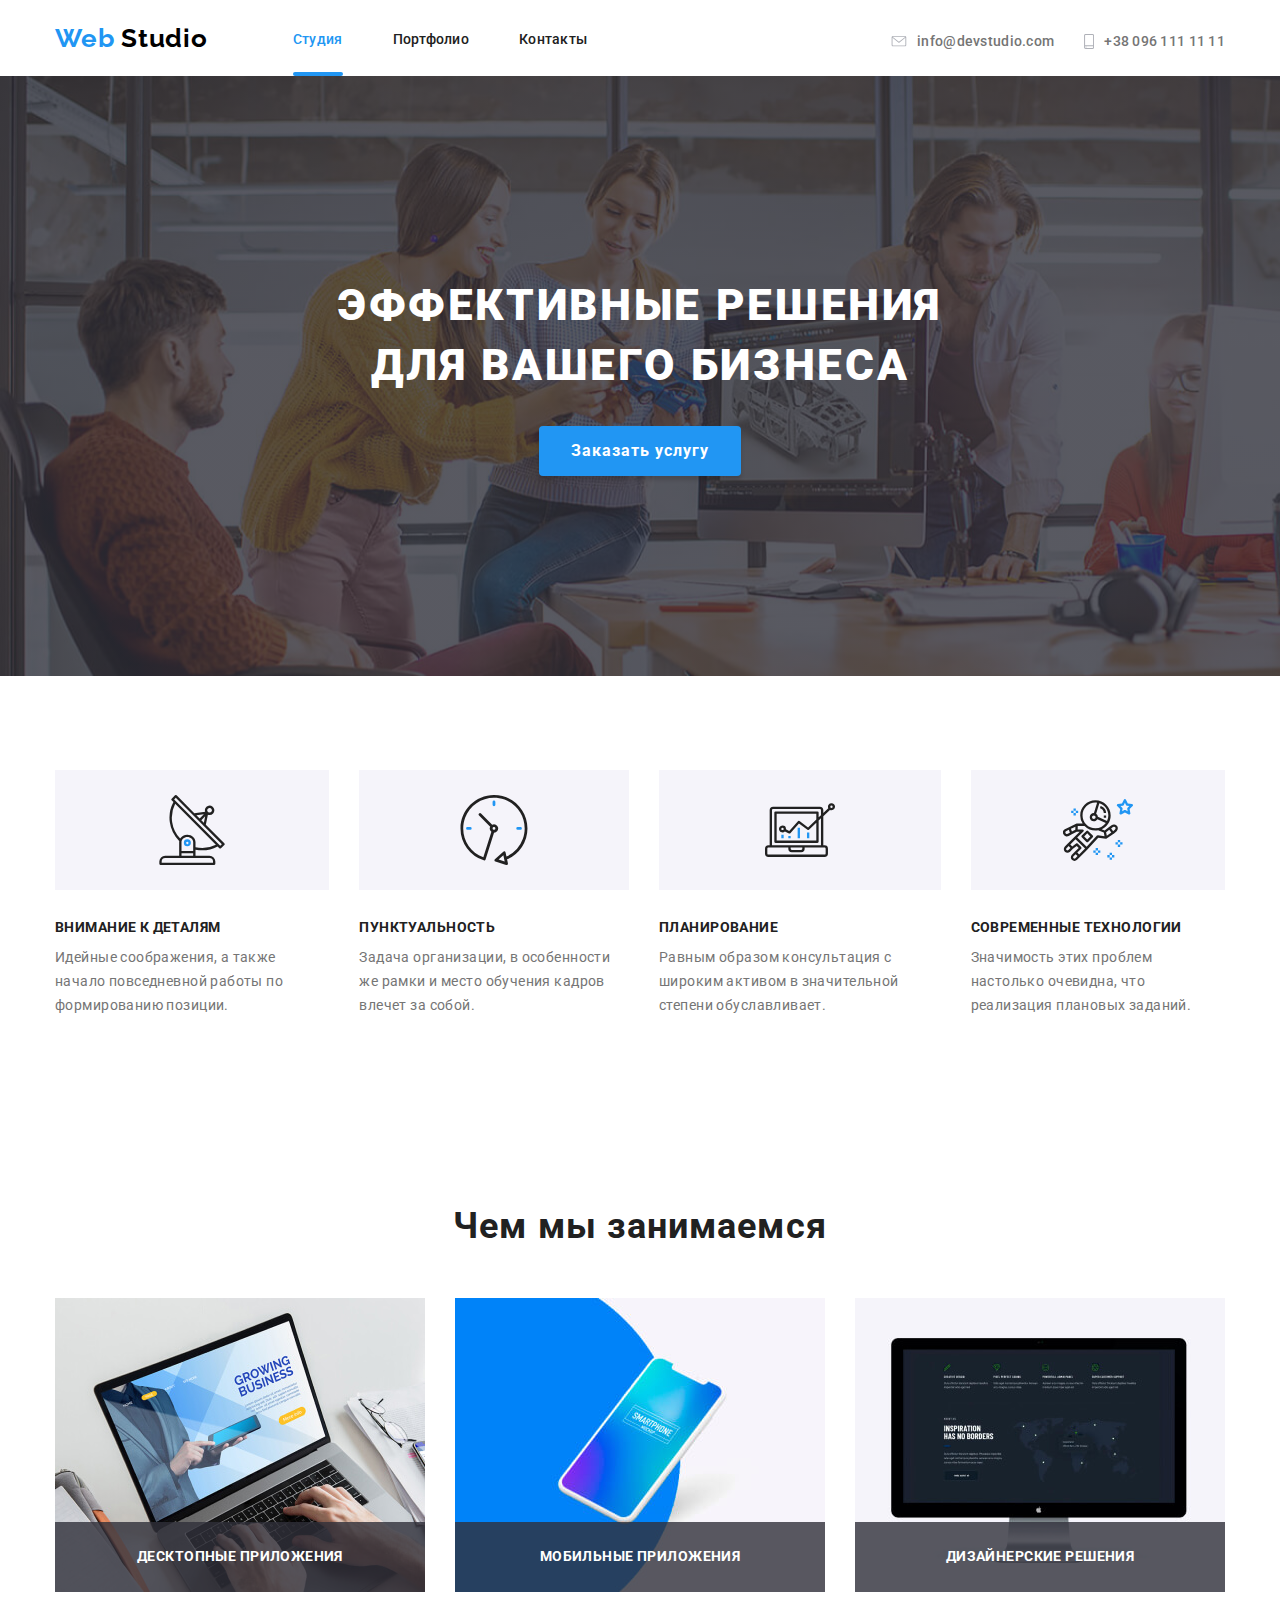
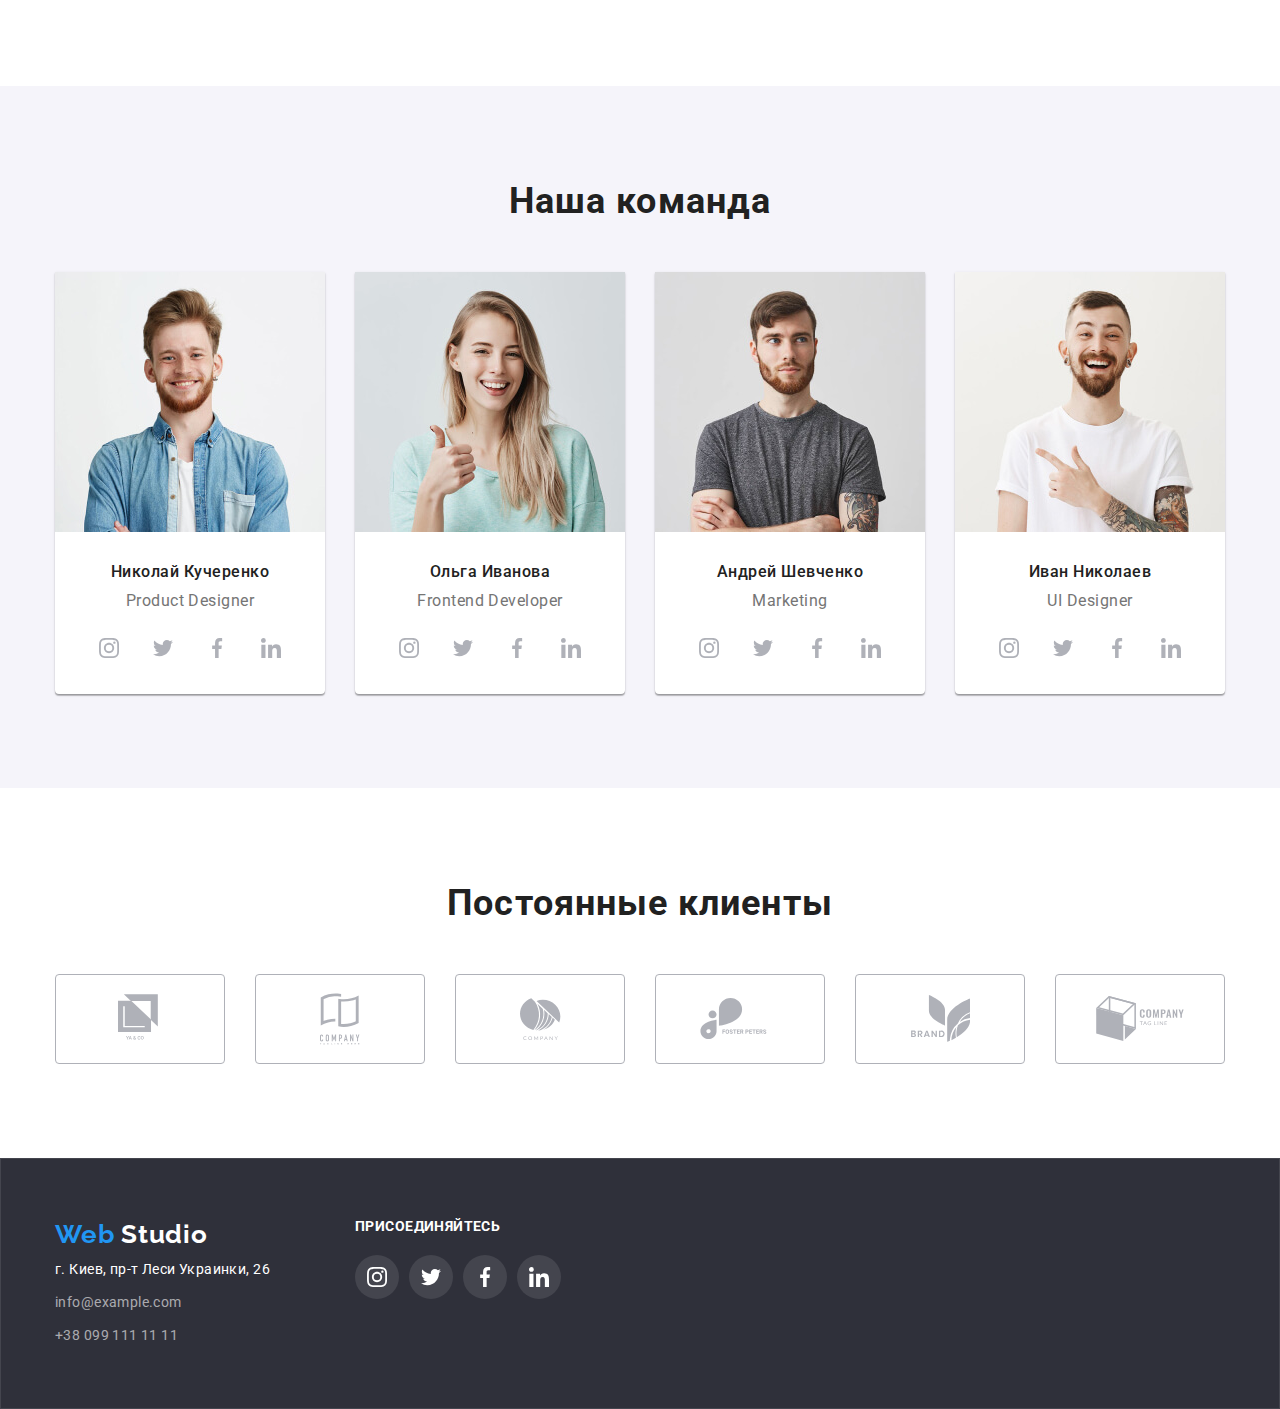
==== index.html @ 7560d1c7 "ДЗ - 6" ====
<!DOCTYPE html>
<html lang="ru">
  <head>
    <meta charset="UTF-8" />
    <meta name="viewport" content="Web Studio" />
    <title>Web Studio</title>
    <link
      href="https://fonts.googleapis.com/css2?family=Raleway:wght@700&family=Roboto:wght@400;500;700;900&display=swap"
      rel="stylesheet"
    />
    <link rel="stylesheet" href="./css/normalize.css" />
    <link rel="stylesheet" href="./css/styles.css" />
  </head>
  <body>
    <!--ШАПКА САЙТА-->
    <header class="header">
      <div class="container">
        <nav class="navigation">
          <a class="logo link" href="./index.html" aria-label="Логотип"
            ><span>Web </span>Studio</a
          >
          <ul class="navigation-list list">
            <li class="navigation-list-item">
              <a class="navigation-list-link link current" href="./index.html"
                >Студия</a
              >
            </li>
            <li class="navigation-list-item">
              <a class="navigation-list-link link" href="./portfolio.html"
                >Портфолио</a
              >
            </li>
            <li class="navigation-list-item">
              <a class="navigation-list-link link" href="">Контакты</a>
            </li>
          </ul>
        </nav>
        <ul class="header-address">
          <li class="header-address-list link">
            <a class="header-address-link" href="mailto:info@devstudio.com">
              <svg class="header-icon-envelope">
                <use href="./images/sprite.svg#envelope"></use>
              </svg>
              info@devstudio.com
            </a>
          </li>
          <li class="header-address-list link">
            <a class="header-address-link" href="tel:+380961111111">
              <svg class="header-icon-phone">
                <use href="./images/sprite.svg#smartphone"></use>
              </svg>
              +38 096 111 11 11
            </a>
          </li>
        </ul>
      </div>
    </header>
    <main>
      <!--HERO СЕКЦИЯ-->
      <section class="hero">
        <div class="container">
          <h1 class="hero-title">
            Эффективные решения <br />
            для вашего бизнеса
          </h1>
          <button class="modal-btn">Заказать услугу</button>
        </div>
      </section>
      <!--О НАС-->
      <section class="about-work section">
        <h2 hidden>О НАС</h2>
        <div class="container">
          <ul class="about-work-list list">
            <li class="about-work-list-item">
              <div class="about-us-bg">
                <svg class="about-us-svg">
                  <use href="./images/sprite.svg#antenna"></use>
                </svg>
              </div>
              <h3 class="subtitle">Внимание к деталям</h3>
              <p class="description">
                Идейные соображения, а также начало повседневной работы по
                формированию позиции.
              </p>
            </li>
            <li class="about-work-list-item">
              <div class="about-us-bg">
                <svg class="about-us-svg">
                  <use href="./images/sprite.svg#clock"></use>
                </svg>
              </div>
              <h3 class="subtitle">Пунктуальность</h3>
              <p class="description">
                Задача организации, в особенности же рамки и место обучения
                кадров влечет за собой.
              </p>
            </li>
            <li class="about-work-list-item">
              <div class="about-us-bg">
                <svg class="about-us-svg">
                  <use href="./images/sprite.svg#diagram"></use>
                </svg>
              </div>
              <h3 class="subtitle">Планирование</h3>
              <p class="description">
                Равным образом консультация с широким активом в значительной
                степени обуславливает.
              </p>
            </li>
            <li class="about-work-list-item">
              <div class="about-us-bg">
                <svg class="about-us-svg">
                  <use href="./images/sprite.svg#astronaut"></use>
                </svg>
              </div>
              <h3 class="subtitle">Современные технологии</h3>
              <p class="description">
                Значимость этих проблем настолько очевидна, что реализация
                плановых заданий.
              </p>
            </li>
          </ul>
        </div>
      </section>
      <!--ЧЕМ МЫ ЗАНИМАЕМСЯ-->
      <section class="about-us section">
        <div class="container">
          <h2 class="about-us-title title">Чем мы занимаемся</h2>
          <ul class="about-us-list list">
            <li class="about-us-list-item">
              <img
                src="./images/about-us/about-us1.jpg"
                alt="ноутбук на котором печатают"
                width="370"
                height="294"
              />
              <h3 class="about-subtitle">Десктопные приложения</h3>
            </li>
            <li class="about-us-list-item">
              <img
                src="./images/about-us/about-us2.jpg"
                alt="смартфон"
                width="370"
                height="294"
              />
              <h3 class="about-subtitle">Мобильные приложения</h3>
            </li>
            <li class="about-us-list-item">
              <img
                src="./images/about-us/about-us3.jpg"
                alt="монитор компьютера"
                width="370"
                height="294"
              />
              <h3 class="about-subtitle">Дизайнерские решения</h3>
            </li>
          </ul>
        </div>
      </section>
      <!--НАША КОМАНДА-->
      <section class="team-section section">
        <div class="container">
          <h2 class="team-section-title title">Наша команда</h2>
          <ul class="team-section-list list">
            <li class="team-section-list-item">
              <img
                src="./images/team/team1.jpg"
                alt="Николай Кучеренко"
                width="270"
                height="260"
              />
              <h3 class="team-subtitle">Николай Кучеренко</h3>
              <p class="team-description" lang="en">Product Designer</p>
              <ul class="social-links list">
                <li class="social-links-item">
                  <a
                    class="card-social-list-link"
                    href=""
                    aria-label="иконка инстаграма"
                  >
                    <svg class="icon-svg" width="20px" height="20px">
                      <use href="./images/sprite.svg#instagram"></use>
                    </svg>
                  </a>
                </li>
                <li class="social-links-item">
                  <a
                    class="card-social-list-link"
                    href=""
                    aria-label="иконка твиттера"
                  >
                    <svg class="icon-svg" width="20px" height="20px">
                      <use href="./images/sprite.svg#twitter"></use>
                    </svg>
                  </a>
                </li>
                <li class="social-links-item">
                  <a
                    class="card-social-list-link"
                    href=""
                    aria-label="иконка фейсбука"
                  >
                    <svg class="icon-svg" width="20px" height="20px">
                      <use href="./images/sprite.svg#facebook"></use>
                    </svg>
                  </a>
                </li>
                <li class="social-links-item">
                  <a
                    class="card-social-list-link"
                    href=""
                    aria-label="иконка линкедина"
                  >
                    <svg class="icon-svg" width="20px" height="20px">
                      <use href="./images/sprite.svg#linkedin"></use>
                    </svg>
                  </a>
                </li>
              </ul>
            </li>
            <li class="team-section-list-item">
              <img
                src="./images/team/team2.jpg"
                alt="Ольга Иванова"
                width="270"
                height="260"
              />
              <h3 class="team-subtitle">Ольга Иванова</h3>
              <p class="team-description" lang="en">Frontend Developer</p>
              <ul class="social-links list">
                <li class="social-links-item">
                  <a
                    class="card-social-list-link"
                    href=""
                    aria-label="иконка инстаграма"
                  >
                    <svg class="icon-svg" width="20px" height="20px">
                      <use href="./images/sprite.svg#instagram"></use>
                    </svg>
                  </a>
                </li>
                <li class="social-links-item">
                  <a
                    class="card-social-list-link"
                    href=""
                    aria-label="иконка твиттера"
                  >
                    <svg class="icon-svg" width="20px" height="20px">
                      <use href="./images/sprite.svg#twitter"></use>
                    </svg>
                  </a>
                </li>
                <li class="social-links-item">
                  <a
                    class="card-social-list-link"
                    href=""
                    aria-label="иконка фейсбука"
                  >
                    <svg class="icon-svg" width="20px" height="20px">
                      <use href="./images/sprite.svg#facebook"></use>
                    </svg>
                  </a>
                </li>
                <li class="social-links-item">
                  <a
                    class="card-social-list-link"
                    href=""
                    aria-label="иконка линкедина"
                  >
                    <svg class="icon-svg" width="20px" height="20px">
                      <use href="./images/sprite.svg#linkedin"></use>
                    </svg>
                  </a>
                </li>
              </ul>
            </li>
            <li class="team-section-list-item">
              <img
                src="./images/team/team3.jpg"
                alt="Андрей Шевченко"
                width="270"
                height="260"
              />
              <h3 class="team-subtitle">Андрей Шевченко</h3>
              <p class="team-description" lang="en">Marketing</p>
              <ul class="social-links list">
                <li class="social-links-item">
                  <a
                    class="card-social-list-link"
                    href=""
                    aria-label="иконка инстаграма"
                  >
                    <svg class="icon-svg" width="20px" height="20px">
                      <use href="./images/sprite.svg#instagram"></use>
                    </svg>
                  </a>
                </li>
                <li class="social-links-item">
                  <a
                    class="card-social-list-link"
                    href=""
                    aria-label="иконка твиттера"
                  >
                    <svg class="icon-svg" width="20px" height="20px">
                      <use href="./images/sprite.svg#twitter"></use>
                    </svg>
                  </a>
                </li>
                <li class="social-links-item">
                  <a
                    class="card-social-list-link"
                    href=""
                    aria-label="иконка фейсбука"
                  >
                    <svg class="icon-svg" width="20px" height="20px">
                      <use href="./images/sprite.svg#facebook"></use>
                    </svg>
                  </a>
                </li>
                <li class="social-links-item">
                  <a
                    class="card-social-list-link"
                    href=""
                    aria-label="иконка линкедина"
                  >
                    <svg class="icon-svg" width="20px" height="20px">
                      <use href="./images/sprite.svg#linkedin"></use>
                    </svg>
                  </a>
                </li>
              </ul>
            </li>
            <li class="team-section-list-item">
              <img
                src="./images/team/team4.jpg"
                alt="Иван Николаев"
                width="270"
                height="260"
              />
              <h3 class="team-subtitle">Иван Николаев</h3>
              <p class="team-description" lang="en">UI Designer</p>
              <ul class="social-links list">
                <li class="social-links-item">
                  <a
                    class="card-social-list-link"
                    href=""
                    aria-label="иконка инстаграма"
                  >
                    <svg class="icon-svg" width="20px" height="20px">
                      <use href="./images/sprite.svg#instagram"></use>
                    </svg>
                  </a>
                </li>
                <li class="social-links-item">
                  <a
                    class="card-social-list-link"
                    href=""
                    aria-label="иконка твиттера"
                  >
                    <svg class="icon-svg" width="20px" height="20px">
                      <use href="./images/sprite.svg#twitter"></use>
                    </svg>
                  </a>
                </li>
                <li class="social-links-item">
                  <a
                    class="card-social-list-link"
                    href=""
                    aria-label="иконка фейсбука"
                  >
                    <svg class="icon-svg" width="20px" height="20px">
                      <use href="./images/sprite.svg#facebook"></use>
                    </svg>
                  </a>
                </li>
                <li class="social-links-item">
                  <a
                    class="card-social-list-link"
                    href=""
                    aria-label="иконка линкедина"
                  >
                    <svg class="icon-svg" width="20px" height="20px">
                      <use href="./images/sprite.svg#linkedin"></use>
                    </svg>
                  </a>
                </li>
              </ul>
            </li>
          </ul>
        </div>
      </section>
      <!--ПОСТОЯННЫЕ КЛИЕНТЫ-->
      <section class="client-section section">
        <div class="container">
          <h2 class="client-section-title title">Постоянные клиенты</h2>
          <ul class="client-list list">
            <li class="client-list-item">
              <a class="client-list-item-link" href="">
                <svg class="client-logo" width="44" height="49">
                  <use href="./images/sprite.svg#client-logo1"></use>
                </svg>
              </a>
            </li>
            <li class="client-list-item">
              <a class="client-list-item-link" href="">
                <svg class="client-logo" width="40" height="52">
                  <use href="./images/sprite.svg#client-logo2"></use>
                </svg>
              </a>
            </li>
            <li class="client-list-item">
              <a class="client-list-item-link" href="">
                <svg class="client-logo" width="41" height="42.6">
                  <use href="./images/sprite.svg#client-logo3"></use>
                </svg>
              </a>
            </li>
            <li class="client-list-item">
              <a class="client-list-item-link" href="">
                <svg class="client-logo" width="79.66" height="42.02">
                  <use href="./images/sprite.svg#client-logo4"></use>
                </svg>
              </a>
            </li>
            <li class="client-list-item">
              <a class="client-list-item-link" href="">
                <svg class="client-logo" width="59" height="47">
                  <use href="./images/sprite.svg#client-logo5"></use>
                </svg>
              </a>
            </li>
            <li class="client-list-item">
              <a class="client-list-item-link" href="">
                <svg class="client-logo" width="88.48" height="45.44">
                  <use href="./images/sprite.svg#client-logo6"></use>
                </svg>
              </a>
            </li>
          </ul>
        </div>
      </section>
    </main>
    <!--ПОДВАЛ-->
    <footer class="footer">
      <div class="footer-container container">
        <div class="footer-section">
          <a class="footer-logo link" href="./index.html" aria-label="Логотип"
            ><span>Web </span>Studio</a
          >
          <address class="footer-address">
            <ul class="footer-address-list list">
              <li class="footer-address-item">
                <a
                  class="address-link link"
                  href="https://goo.gl/maps/X2qzdD9U5p8vsnmn8"
                  target="_blank"
                  >г. Киев, пр-т Леси Украинки, 26</a
                >
              </li>
              <li class="footer-address-item">
                <a
                  class="footer-addres-link link"
                  href="mailto:info@example.com"
                  >info@example.com</a
                >
              </li>
              <li class="footer-address-item">
                <a class="footer-addres-link link" href="tel:+380991111111"
                  >+38 099 111 11 11</a
                >
              </li>
            </ul>
          </address>
        </div>
        <div class="footer-utils">
          <b class="footer-subtitle">присоединяйтесь</b>
          <ul class="footer-links-list list">
            <li>
              <a
                class="footer-social-links"
                href=""
                aria-label="иконка инстаграма"
              >
                <svg width="20px" height="20px">
                  <use href="./images/sprite.svg#instagram"></use>
                </svg>
              </a>
            </li>
            <li>
              <a
                class="footer-social-links"
                href=""
                aria-label="иконка твиттера"
              >
                <svg width="20px" height="20px">
                  <use href="./images/sprite.svg#twitter"></use>
                </svg>
              </a>
            </li>
            <li>
              <a
                class="footer-social-links"
                href=""
                aria-label="иконка фейсбука"
              >
                <svg width="20px" height="20px">
                  <use href="./images/sprite.svg#facebook"></use>
                </svg>
              </a>
            </li>
            <li>
              <a
                class="footer-social-links"
                href=""
                aria-label="иконка линкедина"
              >
                <svg width="20px" height="20px">
                  <use href="./images/sprite.svg#linkedin"></use>
                </svg>
              </a>
            </li>
          </ul>
        </div>
      </div>
    </footer>
  </body>
</html>
---- css/styles.css ----
/* шрифты: 
Raleway - bold
Roboto - bold
Roboto - medium
Roboto - black
Roboto - regular
*/

/* 
Синий:
color: #2196F3;
Черный:
color: #000000;
color: #212121;
Серый:
color: #757575;
Белый:
color: #FFFFFF; 
*/

/* * {
  outline: 1px solid tomato;
} */

html {
  box-sizing: border-box;
}

*,
*::before,
*::after {
  box-sizing: inherit;
  margin: 0;
  padding: 0;
}

:root {
  --primary-text-color: #757575;
  --title-text-color: #212121;
  --accent-color: #2196f3;
  --logo-text-color: #000000;
  --secondary-text-color: #ffffff;
  --background: #f5f4fa;
  --social-icon-color: #afb1b8;
}

body {
  margin: 0;
  /* background-color: #e5e5e5; */
  font-family: "Roboto", sans-serif;
  font-size: 14px;
  color: var(--primary-text-color);
}

h1,
h2,
h3,
h4,
h5,
h6,
p {
  margin: 0px;
}

img {
  display: block;
  max-width: 100%;
  height: auto;
}

a {
  text-decoration: none;
}

.link {
  text-decoration: none;
  display: block;
}

.list {
  list-style: none;
  margin: 0;
  padding: 0;
}

.section {
  padding-top: 94px;
  padding-bottom: 94px;
}

.container {
  width: 1200px;
  padding-left: 15px;
  padding-right: 15px;
  margin-left: auto;
  margin-right: auto;
}

.title {
  margin-bottom: 50px;
}

/*  ШАПКА САЙТА */

.header .container {
  display: flex;
  align-items: center;
  justify-content: space-between;
}

.header-address {
  display: flex;
  margin-left: auto;
}

.navigation {
  display: flex;
  align-items: center;
}

.navigation-list {
  display: flex;
}

.navigation-list-item:not(:last-child) {
  margin-right: 50px;
}

.navigation-list-link {
  position: relative;
  padding-top: 32px;
  padding-bottom: 28px;
  transition: color 250ms cubic-bezier(0.4, 0, 0.2, 1);
}

.header-address-list a {
  display: flex;
  color: var(--primary-text-color);
  padding-top: 32px;
  padding-bottom: 25px;
  align-items: center;
}

.header-address-link:hover,
.header-address-link:focus,
.header-address-link:hover .header-icon-envelope,
.header-address-link:focus .header-icon-envelope,
.header-address-link:hover .header-icon-phone,
.header-address-link:focus .header-icon-phone {
  color: var(--accent-color);
  fill: var(--accent-color);
}

.header-icon-envelope {
  width: 16px;
  height: 11px;
  margin-right: 10px;
  margin-bottom: 0px;
  margin-top: 0px;
  fill: var(--social-icon-color);
  transition: fill 250ms cubic-bezier(0.4, 0, 0.2, 1);
}

.header-icon-phone {
  width: 10px;
  height: 15px;
  margin-right: 10px;
  margin-bottom: 0px;
  margin-top: 0px;
  fill: var(--social-icon-color);
  transition: fill 250ms cubic-bezier(0.4, 0, 0.2, 1);
}

.header-address-list:not(:last-child) {
  margin-right: 30px;
}

.header-address-link {
  transition: color 250ms cubic-bezier(0.4, 0, 0.2, 1);
}

.header-address-link:not(:last-child) {
  margin-right: 10px;
}

.logo {
  font-family: "Raleway";
  font-weight: 700;
  font-size: 26px;
  line-height: 1.19;
  /* identical to box height */
  letter-spacing: 0.03em;
  color: var(--logo-text-color);
  margin-right: 85px;
}

.logo > span {
  color: var(--accent-color);
}

.navigation-list-link,
.header-address {
  font-weight: 500;
  font-size: 14px;
  line-height: 1.14;
  letter-spacing: 0.02em;
  color: var(--title-text-color);
}

.navigation-list-link:hover,
.navigation-list-link:focus {
  color: var(--accent-color);
}

.navigation-list .link.current {
  color: var(--accent-color);
}

.header-address {
  color: var(--primary-text-color);
}

.link.current::after {
  position: absolute;
  display: block;
  content: "";
  width: 100%;
  height: 4px;
  background: var(--accent-color);
  border-radius: 2px;
  margin-top: 24px;
}

/* ПОРТФОЛИО */
.portfolio-header {
  border: 1px solid #ececec;
}

.portfolio-nav {
  padding-top: 93px;
  padding-bottom: 50px;
}

.nav-btn {
  font-weight: 500;
  font-size: 16px;
  line-height: 1.63;
  /* identical to box height, or 162% */
  text-align: center;
  letter-spacing: 0.03em;
  color: var(--title-text-color);
  background: var(--background);
  border-radius: 4px;
  border-style: none;
  padding: 6px 22px;
  cursor: pointer;

  transition: background-color 250ms cubic-bezier(0.4, 0, 0.2, 1);
}

.nav-btn-list:not(:last-child) {
  margin-right: 8px;
}

.nav-btn-list .nav-btn:hover,
.nav-btn-list .nav-btn:focus {
  color: #ffffff;
  background-color: var(--accent-color);
  box-shadow: 0px 2px 2px rgba(0, 0, 0, 0.12), 0px 1px 2px rgba(0, 0, 0, 0.08),
    0px 3px 1px rgba(0, 0, 0, 0.1);
}

.portfolio-nav-buttons {
  display: flex;
  justify-content: center;
}

.portfolio-list {
  display: flex;
  flex-wrap: wrap;
  padding-bottom: 121px;
}

.portfolio-list-item {
  margin-right: 30px;
  margin-bottom: 30px;
  background: var(--secondary-text-color);
  border-bottom-right-radius: 5px;
  border-bottom-left-radius: 5px;
  width: calc((100% - 60px) / 3);

  transition: box-shadow 250ms cubic-bezier(0.4, 0, 0.2, 1);
}

.portfolio-list-item:hover,
.portfolio-list-item:focus {
  box-shadow: 1px 4px 6px rgba(0, 0, 0, 0.16), 0px 4px 4px rgba(0, 0, 0, 0.06),
    0px 1px 1px rgba(0, 0, 0, 0.12);
}

.portfolio-list-item:nth-child(3n) {
  margin-right: 0px;
}

.portfolio-list-item:nth-last-child(-n + 3) {
  margin-bottom: 0px;
}

.portfolio-link {
  transition: box-shadow 250ms cubic-bezier(0.4, 0, 0.2, 1);
}

.portfolio-link:hover,
.portfolio-link:focus {
  box-shadow: 1px 4px 6px rgba(0, 0, 0, 0.16), 0px 4px 4px rgba(0, 0, 0, 0.06),
    0px 1px 1px rgba(0, 0, 0, 0.12);
}

.portfolio-link:hover .portfolio-text,
.portfolio-link:focus .portfolio-text {
  transform: translateY(-100%);
}

.card-content {
  background: var(--secondary-text-color);
  padding-top: 20px;
  padding-right: 24px;
  padding-bottom: 20px;
  padding-left: 24px;
  border: 1px solid #eeeeee;
  border-top: 0;
}

.portfolio-title {
  font-weight: 700;
  font-size: 18px;
  line-height: 2;
  /* identical to box height, or 200% */
  letter-spacing: 0.06em;
  color: var(--title-text-color);
  padding-bottom: 4px;
}

.portfolio-subtitle {
  font-weight: 400;
  font-size: 16px;
  line-height: 1.88;
  /* identical to box height, or 187% */
  letter-spacing: 0.03em;
  color: var(--primary-text-color);
}

.portfolio-overlay {
  position: relative;
  overflow: hidden;
}

.portfolio-text {
  position: absolute;
  top: 100%;
  left: 0;
  transition-property: transform;
  transition-duration: 250ms;
  transition-timing-function: cubic-bezier(0.4, 0, 0.2, 1);
  padding-top: 63px;
  padding-left: 24px;
  padding-bottom: 63px;
  padding-right: 24px;
  font-weight: 400;
  font-size: 18px;
  line-height: 1.56;
  /* or 156% */
  letter-spacing: 0.03em;
  color: var(--secondary-text-color);
  background-color: rgba(33, 150, 243, 0.9);
}

/* HERO СЕКЦИЯ */

.hero {
  padding-top: 200px;
  padding-bottom: 200px;
  /* временный background
  background: var(--background); */
  display: block;
  margin-left: auto;
  margin-right: auto;
  background-image: linear-gradient(
      rgba(47, 48, 58, 0.8),
      rgba(47, 48, 58, 0.8)
    ),
    url(../images/header/header-img.jpg);
  background-repeat: no-repeat;
  background-size: cover;
  background-color: var(--logo-text-color);
  max-width: 1600px;
}

.hero-title {
  font-weight: 900;
  font-size: 44px;
  line-height: 1.36;
  /* or 136% */
  text-align: center;
  letter-spacing: 0.06em;
  text-transform: uppercase;
  color: var(--secondary-text-color);
  margin-bottom: 30px;
}

.modal-btn {
  font-weight: 700;
  font-size: 16px;
  line-height: 1.88;
  /* identical to box height, or 187% */
  display: block;
  align-items: center;
  text-align: center;
  letter-spacing: 0.06em;
  color: var(--secondary-text-color);
  background-color: var(--accent-color);
  box-shadow: 0px 4px 4px rgba(0, 0, 0, 0.15);
  border-radius: 4px;
  border: none;
  margin: auto;
  padding: 10px 32px;
}

/* О НАС */

.about-us-bg {
  display: flex;
  background: var(--background);
  height: 120px;
  margin-bottom: 30px;
  align-items: center;
}

.about-us-svg {
  width: 70px;
  height: 70px;
  margin-left: auto;
  margin-right: auto;
  align-items: center;
}

.about-work-list {
  display: flex;
}

.about-work-list-item:not(:last-child) {
  margin-right: 30px;
}

.about-work-icon {
  margin-bottom: 30px;
}

.subtitle {
  font-weight: 700;
  font-size: 14px;
  line-height: 1.14;
  letter-spacing: 0.03em;
  text-transform: uppercase;
  color: var(--title-text-color);
  margin-bottom: 10px;
}

.description {
  font-weight: 400;
  font-size: 14px;
  line-height: 1.71;
  letter-spacing: 0.03em;
  color: var(--primary-text-color);
}

/* ЧЕМ МЫ ЗАНИМАЕМСЯ */

.about-us-list {
  display: flex;
}

.about-us-list-item:not(:last-child) {
  margin-right: 30px;
}

.about-us-list-item {
  position: relative;
}

.title {
  font-weight: 700;
  font-size: 36px;
  line-height: 1.17;
  text-align: center;
  letter-spacing: 0.03em;
  color: var(--title-text-color);
}

.about-subtitle {
  position: absolute;
  bottom: 0;
  left: 0;
  display: flex;
  width: 370px;
  height: 70px;
  align-items: center;
  justify-content: center;
  font-weight: 700;
  font-size: 14px;
  line-height: 1.14;
  text-align: center;
  letter-spacing: 0.03em;
  text-transform: uppercase;
  color: var(--secondary-text-color);
  background: rgba(47, 48, 58, 0.8);
}

/* НАША КОМАНДА */

.team-section {
  background: var(--background);
}

.team-section-list {
  display: flex;
}

.social-links {
  display: flex;
  justify-content: center;
  padding-left: 32px;
  padding-right: 32px;
  padding-bottom: 24px;
}

.team-section-list-item {
  background: var(--secondary-text-color);
  /* material shadow v1 */
  box-shadow: 0px 2px 1px rgba(0, 0, 0, 0.2), 0px 1px 1px rgba(0, 0, 0, 0.14),
    0px 1px 3px rgba(0, 0, 0, 0.12);
  border-radius: 0px 0px 4px 4px;
}

.team-section-list-item:not(:last-child) {
  margin-right: 30px;
}

.social-links-item:not(:last-child) {
  margin-right: 10px;
}

.card-social-list-link {
  display: flex;
  justify-content: center;
  align-items: center;
  width: 44px;
  min-height: 44px;
  border-radius: 50%;

  transition: background-color 250ms cubic-bezier(0.4, 0, 0.2, 1);
}

.card-social-list-link:hover,
.card-social-list-link:focus {
  background-color: var(--accent-color);
}

.card-social-list-link:hover .icon-svg,
.card-social-list-link:focus .icon-svg {
  fill: var(--secondary-text-color);
}

.icon-svg {
  fill: var(--social-icon-color);
  transition: fill 250ms cubic-bezier(0.4, 0, 0.2, 1);
}

/* .icon-svg:hover {
  fill: var(--primary-text-color);
  background-color: var(--secondary-text-color);
} */

.team-subtitle {
  font-weight: 500;
  font-size: 16px;
  line-height: 1.19;
  /* identical to box height */
  text-align: center;
  letter-spacing: 0.03em;
  color: var(--title-text-color);
  margin-top: 30px;
  margin-bottom: 10px;
}

.team-description {
  font-weight: 400;
  font-size: 16px;
  line-height: 1.19;
  /* identical to box height */
  text-align: center;
  letter-spacing: 0.03em;
  color: var(--primary-text-color);
  margin-bottom: 16px;
}

.social-links-item:hover,
.social-links-item:focus {
  color: var(--accent-color);
}

/* ПОСТОЯННЫЕ КЛИЕНТЫ */

.client-list {
  display: flex;
}

.client-list-item:not(:last-child) {
  margin-right: 30px;
}

.client-list-item-link {
  fill: var(--social-icon-color);
  transition: fill 250ms cubic-bezier(0.4, 0, 0.2, 1);
}

.client-list-item-link {
  display: flex;
  justify-content: center;
  align-items: center;
  width: 170px;
  height: 90px;
  border: 1px solid #afb1b8;
  box-sizing: border-box;
  border-radius: 4px;

  transition: border 250ms cubic-bezier(0.4, 0, 0.2, 1);
}

.client-list-item-link:hover,
.client-list-item-link:focus {
  border: 1px solid var(--accent-color);
  fill: var(--accent-color);
}

.client-logo {
  transition: fill 250ms cubic-bezier(0.4, 0, 0.2, 1);
}

/* ПОДВАЛ */

.footer {
  background: #2f303a;
  border: 1px solid rgba(255, 255, 255, 0.1);
}

.footer-logo {
  font-family: "Raleway";
  font-weight: 700;
  font-size: 26px;
  line-height: 1.19;
  /* identical to box height */
  letter-spacing: 0.03em;
  color: var(--secondary-text-color);
  margin-bottom: 8px;
}

.footer-logo > span {
  color: var(--accent-color);
}

.footer-address-item .address-link {
  font-family: Roboto;
  font-style: normal;
  font-weight: 400;
  font-size: 14px;
  line-height: 1.71;
  /* or 171% */
  letter-spacing: 0.03em;
  color: var(--secondary-text-color);
}

.footer-address-item:not(:last-child) {
  margin-bottom: 9px;
}

.footer-addres-link {
  font-family: Roboto;
  font-style: normal;
  font-weight: normal;
  font-size: 14px;
  line-height: 1.71;
  /* or 171% */
  letter-spacing: 0.03em;
  color: rgba(255, 255, 255, 0.6);
}

.footer-addres-link:not(:last-child) {
  margin-bottom: 9px;
}

.footer-subtitle {
  display: flex;
  font-weight: 700;
  font-size: 14px;
  line-height: 1.14;
  letter-spacing: 0.03em;
  text-transform: uppercase;
  color: var(--secondary-text-color);
  margin-bottom: 20px;
}

.footer-container {
  display: flex;
  padding-bottom: 60px;
  padding-top: 60px;
}

.footer-links-list {
  display: flex;
}

.footer-section {
  margin-right: 85px;
}

.footer-links-list li:not(:last-child) {
  margin-right: 10px;
}

.footer-social-links {
  display: flex;
  width: 44px;
  min-height: 44px;
  justify-content: center;
  align-items: center;
  background-color: rgba(255, 255, 255, 0.1);
  border-radius: 50%;
  fill: var(--secondary-text-color);

  transition: background-color 250ms cubic-bezier(0.4, 0, 0.2, 1);
}

.footer-social-links:hover,
.footer-social-links:focus {
  background-color: var(--accent-color);
}
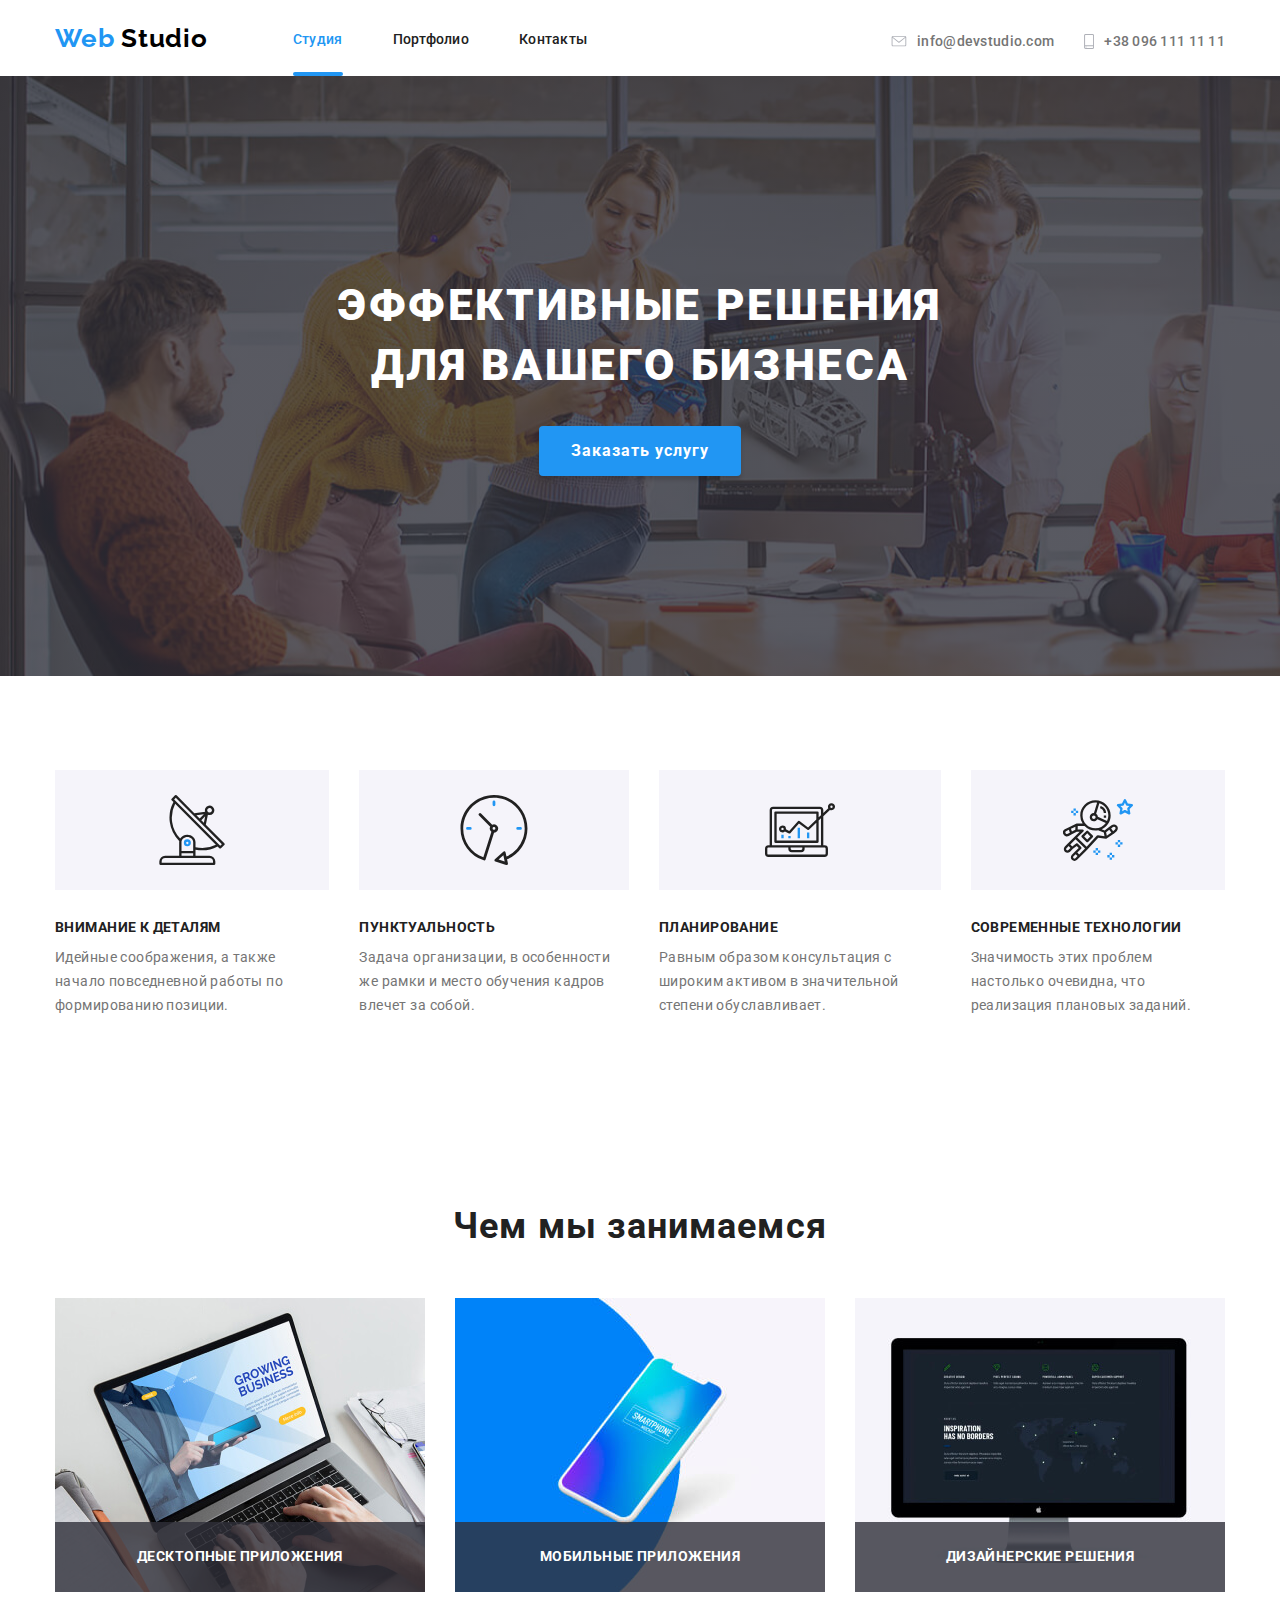
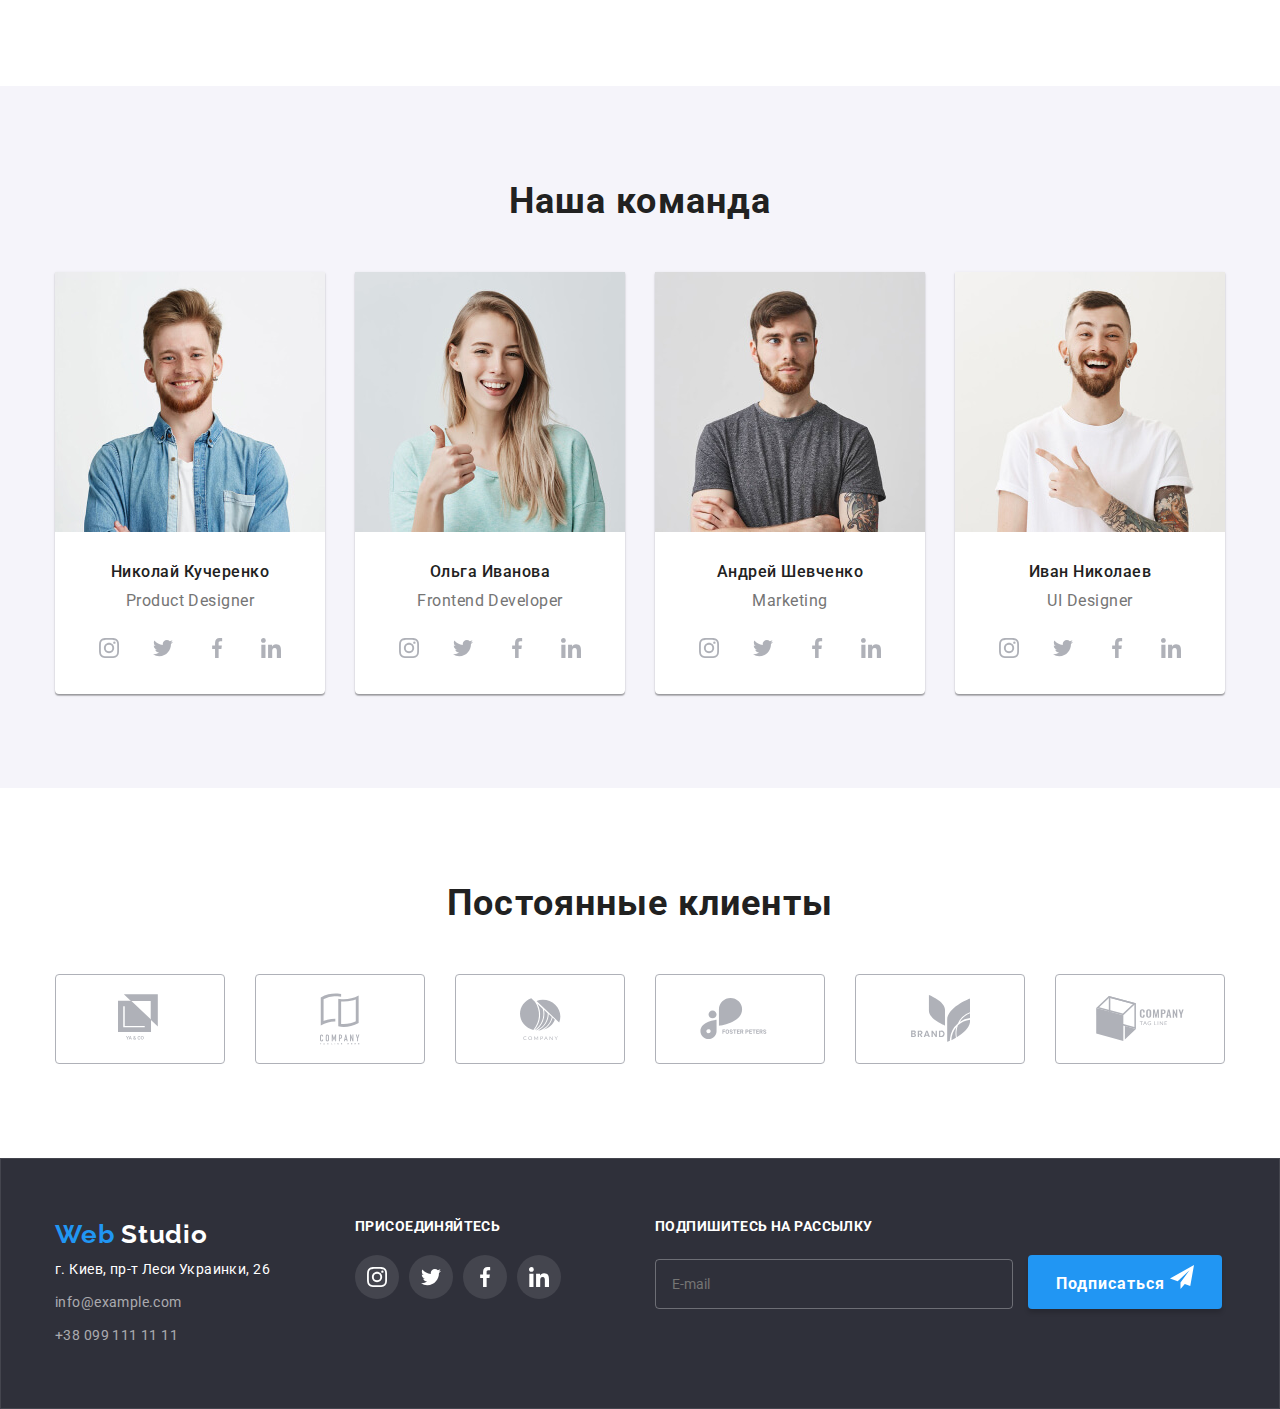
==== commit db7c21a9: "ДЗ - 6" ====
--- a/index.html
+++ b/index.html
@@ -521,6 +521,22 @@
             </li>
           </ul>
         </div>
+        <form action="#" method="GET" class="form-mail">
+          <b class="footer-subtitle">Подпишитесь на рассылку</b>
+          <input
+            type="email"
+            class="form-mail-input"
+            name="subscribe-mail"
+            placeholder="E-mail"
+            required
+          />
+          <button type="submit " class="form-mail-btn">
+            Подписаться
+            <svg class="mail-btn-svg" width="24px" height="24px">
+              <use href="./images/sprite.svg#icon-send"></use>
+            </svg>
+          </button>
+        </form>
       </div>
     </footer>
   </body>
--- a/css/styles.css
+++ b/css/styles.css
@@ -699,6 +699,10 @@
   margin-bottom: 9px;
 }
 
+.footer-utils {
+  margin-right: 94px;
+}
+
 .footer-subtitle {
   display: flex;
   font-weight: 700;
@@ -745,3 +749,40 @@
 .footer-social-links:focus {
   background-color: var(--accent-color);
 }
+
+.form-mail-input {
+  width: 358px;
+  height: 50px;
+  margin-right: 12px;
+  border: 1px solid rgba(255, 255, 255, 0.3);
+  box-sizing: border-box;
+  outline: none;
+  border-radius: 4px;
+  color: rgba(255, 255, 255, 0.6);
+  background-color: initial;
+  padding: 15px 16px;
+}
+
+.form-mail-btn {
+  font-weight: 700;
+  font-size: 16px;
+  line-height: 1.87;
+  /* identical to box height, or 187% */
+  align-items: center;
+  text-align: center;
+  letter-spacing: 0.06em;
+  color: var(--secondary-text-color);
+  background-color: var(--accent-color);
+  box-shadow: 0px 4px 4px rgba(0, 0, 0, 0.15);
+  border-radius: 4px;
+  border: none;
+  margin: auto;
+  padding: 10px 28px;
+}
+
+.mail-btn-svg {
+  fill: var(--secondary-text-color);
+  margin-left: auto;
+  margin-right: auto;
+  align-items: center;
+}
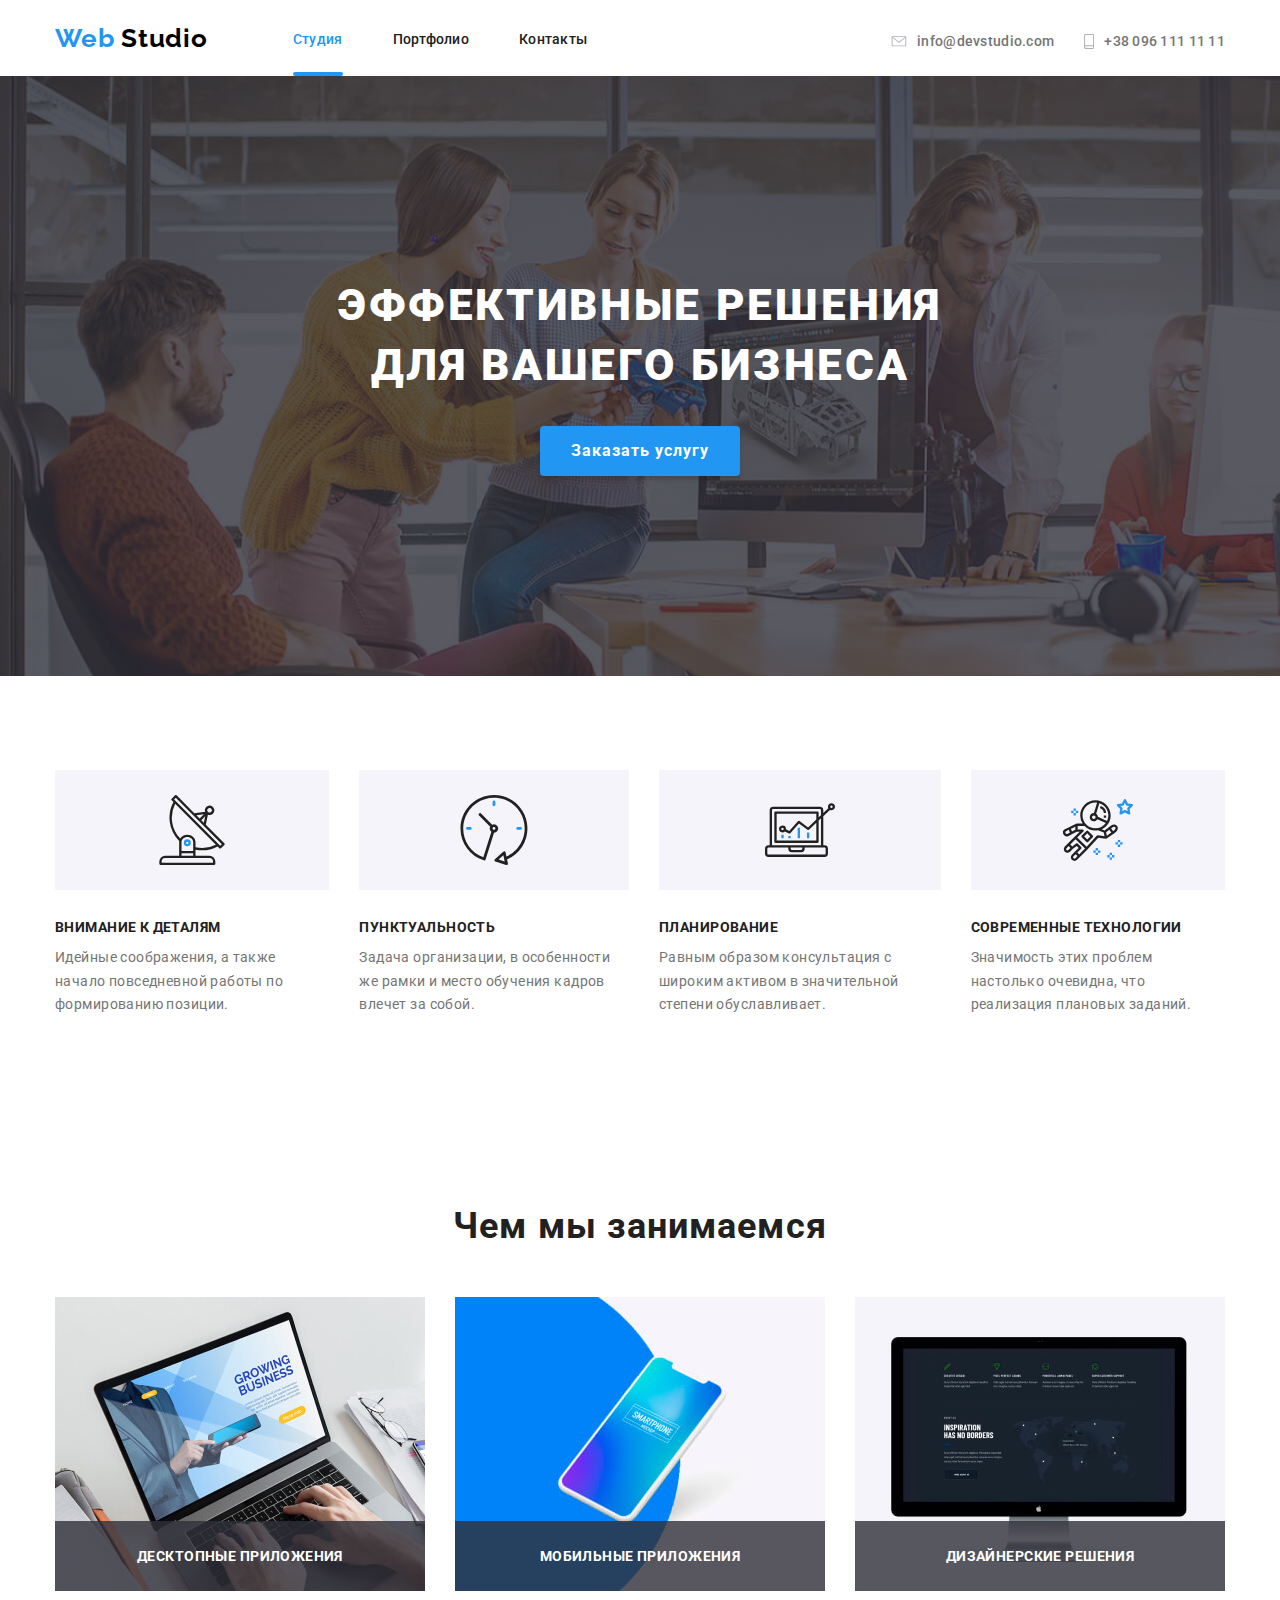
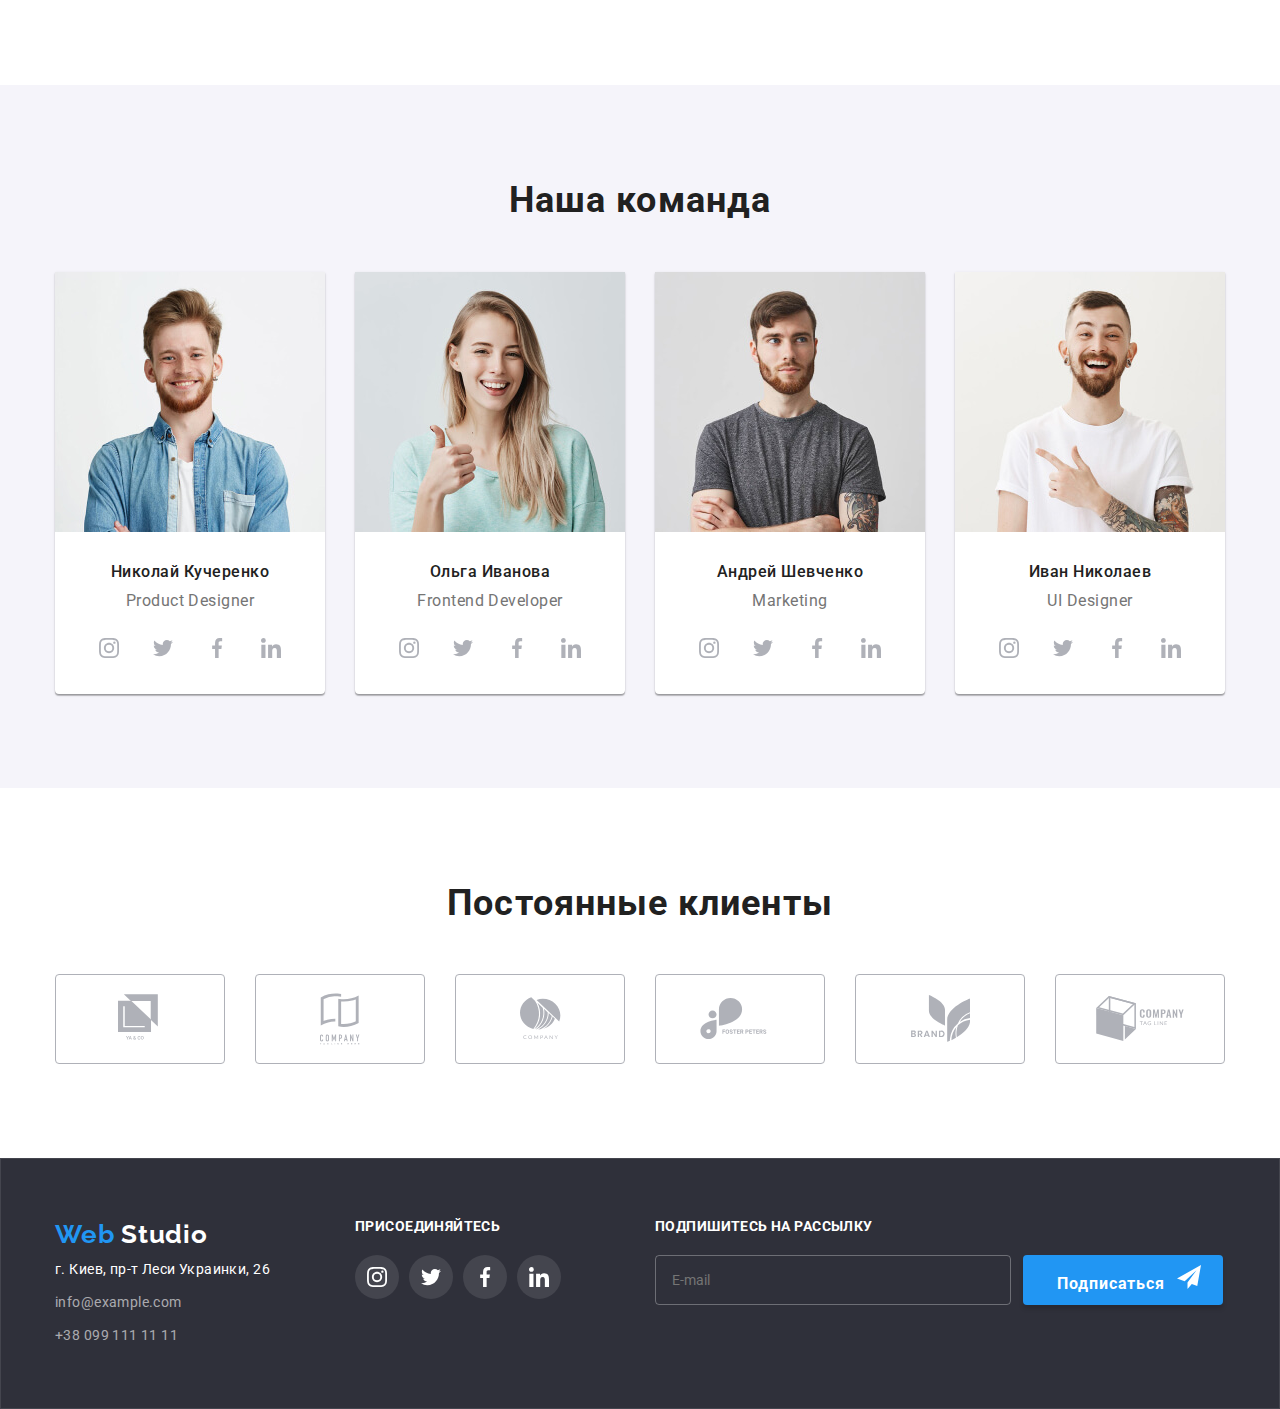
==== commit e56e0040: "ДЗ - 6" ====
--- a/index.html
+++ b/index.html
@@ -63,7 +63,9 @@
             Эффективные решения <br />
             для вашего бизнеса
           </h1>
-          <button class="modal-btn">Заказать услугу</button>
+          <button data-modal-open type="button" class="hero-btn">
+            Заказать услугу
+          </button>
         </div>
       </section>
       <!--О НАС-->
@@ -531,13 +533,98 @@
             required
           />
           <button type="submit " class="form-mail-btn">
-            Подписаться
-            <svg class="mail-btn-svg" width="24px" height="24px">
+            Подписаться<svg class="mail-btn-svg" width="24px" height="24px">
               <use href="./images/sprite.svg#icon-send"></use>
             </svg>
           </button>
         </form>
       </div>
     </footer>
+
+    <!--МОДАЛЬНОЕ ОКНО-->
+
+    <div data-modal class="backdrop is-hidden">
+      <form action="#" class="modal-form">
+        <h2 class="modal-form-title">
+          Оставьте свои данные, мы вам перезвоним
+        </h2>
+        <button data-modal-close type="button" class="modal-close-btn">
+          <svg class="modal-close-svg" width="18px" height="18px">
+            <use href="./images/sprite.svg#modal-close"></use>
+          </svg>
+        </button>
+        <div class="modal-form-input-wrapper">
+          <svg class="modal-icon-svg" width="18px" height="18px">
+            <use href="./images/sprite.svg#modal-person"></use>
+          </svg>
+          <input
+            type="text"
+            name="user-name"
+            class="modal-form-input"
+            id="user-modal-name"
+            placeholder=" "
+            required
+            minlength="2"
+          />
+          <label for="user-modal-name" class="modal-form-label">Имя</label>
+        </div>
+
+        <div class="modal-form-input-wrapper">
+          <svg class="modal-icon-svg" width="18px" height="18px">
+            <use href="./images/sprite.svg#modal-phone"></use>
+          </svg>
+          <input
+            type="tel"
+            name="user-tel"
+            class="modal-form-input"
+            id="user-modal-tel"
+            placeholder=" "
+            required
+            minlength="10"
+          />
+          <label for="user-modal-tel" class="modal-form-label">Телефон</label>
+        </div>
+
+        <div class="modal-form-input-wrapper">
+          <svg class="modal-icon-svg" width="18px" height="18px">
+            <use href="./images/sprite.svg#modal-email"></use>
+          </svg>
+          <input
+            type="email"
+            name="user-mail"
+            class="modal-form-input"
+            id="user-modal-mail"
+            placeholder=" "
+            required
+          />
+          <label for="user-modal-mail" class="modal-form-label">Почта</label>
+        </div>
+
+        <textarea
+          name="user-comment"
+          class="modal-form-comment"
+          placeholder="Комментарий"
+        ></textarea>
+        <label class="modal-form-option-label">
+          <input
+            type="checkbox"
+            name="policy"
+            value="accept-policy"
+            class="modal-form-checkbox"
+          />
+          <span class="modal-form-custom-checkbox">
+            <svg class="modal-checkbox-svg" width="18px" height="18px">
+              <use href="./images/sprite.svg#modal-vector"></use>
+            </svg>
+          </span>
+          <span class="modal-form-option-span">
+            Соглашаюсь с рассылкой и принимаю
+            <a href="#">Условия договора</a>
+          </span>
+        </label>
+        <button type="submit" class="modal-form-btn">Отправить</button>
+      </form>
+    </div>
+    <script src="./js/modal.js"></script>
   </body>
 </html>
--- a/css/styles.css
+++ b/css/styles.css
@@ -42,6 +42,7 @@
   --secondary-text-color: #ffffff;
   --background: #f5f4fa;
   --social-icon-color: #afb1b8;
+  --footer-background: #2f303a;
 }
 
 body {
@@ -244,7 +245,7 @@
 .nav-btn {
   font-weight: 500;
   font-size: 16px;
-  line-height: 1.63;
+  line-height: 1.62;
   /* identical to box height, or 162% */
   text-align: center;
   letter-spacing: 0.03em;
@@ -344,7 +345,7 @@
 .portfolio-subtitle {
   font-weight: 400;
   font-size: 16px;
-  line-height: 1.88;
+  line-height: 1.87;
   /* identical to box height, or 187% */
   letter-spacing: 0.03em;
   color: var(--primary-text-color);
@@ -408,10 +409,12 @@
   margin-bottom: 30px;
 }
 
-.modal-btn {
+.hero-btn {
+  width: 200px;
+  height: 50px;
   font-weight: 700;
   font-size: 16px;
-  line-height: 1.88;
+  line-height: 1.87;
   /* identical to box height, or 187% */
   display: block;
   align-items: center;
@@ -423,7 +426,9 @@
   border-radius: 4px;
   border: none;
   margin: auto;
-  padding: 10px 32px;
+  padding-top: 10px;
+  padding-bottom: 10px;
+  cursor: pointer;
 }
 
 /* О НАС */
@@ -650,7 +655,7 @@
 /* ПОДВАЛ */
 
 .footer {
-  background: #2f303a;
+  background-color: var(--footer-background);
   border: 1px solid rgba(255, 255, 255, 0.1);
 }
 
@@ -751,7 +756,7 @@
 }
 
 .form-mail-input {
-  width: 358px;
+  width: 356px;
   height: 50px;
   margin-right: 12px;
   border: 1px solid rgba(255, 255, 255, 0.3);
@@ -759,11 +764,14 @@
   outline: none;
   border-radius: 4px;
   color: rgba(255, 255, 255, 0.6);
-  background-color: initial;
+  background-color: transparent;
   padding: 15px 16px;
 }
 
 .form-mail-btn {
+  position: absolute;
+  width: 200px;
+  height: 50px;
   font-weight: 700;
   font-size: 16px;
   line-height: 1.87;
@@ -777,7 +785,8 @@
   border-radius: 4px;
   border: none;
   margin: auto;
-  padding: 10px 28px;
+  padding-top: 10px;
+  padding-bottom: 10px;
 }
 
 .mail-btn-svg {
@@ -785,4 +794,220 @@
   margin-left: auto;
   margin-right: auto;
   align-items: center;
-}
+  transform: translate(50%);
+}
+
+/* МОДАЛЬНОЕ ОКНО */
+
+.backdrop {
+  position: fixed;
+  left: 0;
+  top: 0;
+  width: 100%;
+  height: 100%;
+  background-color: rgba(0, 0, 0, 0.2);
+  z-index: 100;
+}
+
+.modal-form {
+  width: 528px;
+  position: absolute;
+  top: 50%;
+  left: 50%;
+  transform: translate(-50%, -50%);
+  display: flex;
+  flex-direction: column;
+  background-color: var(--secondary-text-color);
+  box-shadow: 0px 1px 3px rgba(0, 0, 0, 0.12), 0px 1px 1px rgba(0, 0, 0, 0.14),
+    0px 2px 1px rgba(0, 0, 0, 0.2);
+  border-radius: 4px;
+  padding: 40px;
+}
+
+.modal-form-title {
+  font-weight: 700;
+  font-size: 20px;
+  line-height: 1.15;
+  text-align: center;
+  letter-spacing: 0.03em;
+  color: var(--title-text-color);
+  margin-bottom: 30px;
+}
+
+.modal-form-input-wrapper {
+  position: relative;
+  margin-bottom: 28px;
+}
+
+.modal-form-input {
+  height: 40px;
+  padding-left: 42px;
+}
+
+.modal-form-input,
+.modal-form-comment {
+  display: block;
+  width: 100%;
+  font-weight: 400;
+  font-size: 14px;
+  line-height: 1.14;
+  letter-spacing: 0.01em;
+  color: var(--primary-text-color);
+  border: 1px solid rgba(33, 33, 33, 0.2);
+  border-radius: 4px;
+}
+
+.modal-form-input:focus,
+.modal-form-comment:focus,
+.modal-form-input:not(:placeholder-shown),
+.modal-form-comment:not(:placeholder-shown) {
+  outline: none;
+  border-color: var(--accent-color);
+}
+
+.modal-form-label {
+  position: absolute;
+  top: 50%;
+  left: 0;
+  transform: translateY(-50%);
+  font-weight: 400;
+  font-size: 14px;
+  line-height: 1.14;
+  letter-spacing: 0.01em;
+  color: var(--primary-text-color);
+  padding-left: 42px;
+  transition: transform 250ms cubic-bezier(0.4, 0, 0.2, 1);
+}
+
+.modal-form-input:focus + .modal-form-label,
+.modal-form-input:not(:placeholder-shown) + .modal-form-label {
+  transform: translateY(-40px);
+  left: -30px;
+  color: var(--accent-color);
+}
+
+.modal-form-comment {
+  height: 120px;
+  margin-bottom: 20px;
+  padding: 12px 16px;
+  resize: none;
+}
+
+.modal-form-comment:focus::placeholder {
+  color: var(--accent-color);
+}
+
+.modal-form-option-span {
+  font-weight: 400;
+  font-size: 14px;
+  line-height: 1.71px;
+  /* identical to box height, or 171% */
+  letter-spacing: 0.03em;
+  color: var(--primary-text-color);
+}
+
+.modal-form-option-span a {
+  text-decoration: underline;
+  color: var(--accent-color);
+}
+
+.modal-form-option-label {
+  display: flex;
+  align-items: center;
+  margin-bottom: 30px;
+  cursor: pointer;
+}
+
+.modal-form-checkbox {
+  position: absolute;
+  width: 1px;
+  height: 1px;
+  margin: -1px;
+  border: 0;
+  padding: 0;
+  clip: rect(0 0 0 0);
+  overflow: hidden;
+}
+
+.modal-form-custom-checkbox {
+  display: inline-block;
+  width: 16px;
+  height: 16px;
+  outline: 1px solid var(--title-text-color);
+  margin-right: 10px;
+  transition: background-color 250ms cubic-bezier(0.4, 0, 0.2, 1);
+}
+
+.modal-form-checkbox:checked + .modal-form-custom-checkbox {
+  background-color: var(--accent-color);
+  outline-color: var(--accent-color);
+}
+
+.modal-form-btn {
+  width: 200px;
+  height: 50px;
+  font-weight: 700;
+  font-size: 16px;
+  line-height: 1.87;
+  /* identical to box height, or 187% */
+  display: block;
+  align-items: center;
+  text-align: center;
+  letter-spacing: 0.06em;
+  color: var(--secondary-text-color);
+  background-color: var(--accent-color);
+  box-shadow: 0px 4px 4px rgba(0, 0, 0, 0.15);
+  border-radius: 4px;
+  border: none;
+  margin: auto;
+  padding-top: 10px;
+  padding-bottom: 10px;
+  cursor: pointer;
+}
+
+.is-hidden {
+  opacity: 0;
+  visibility: hidden;
+  pointer-events: none;
+}
+
+.modal-close-btn {
+  position: absolute;
+  top: 8px;
+  right: 8px;
+  display: inline-block;
+  width: 30px;
+  height: 30px;
+  cursor: pointer;
+  border-radius: 50%;
+  background-color: transparent;
+  border: 1px solid rgba(0, 0, 0, 0.1);
+  transition: border-color 250ms cubic-bezier(0.4, 0, 0.2, 1);
+}
+
+.modal-close-btn:hover,
+.modal-close-btn:focus {
+  border-color: var(--accent-color);
+  fill: var(--accent-color);
+}
+
+.modal-close-svg {
+  position: absolute;
+  transform: translate(-50%, -50%);
+  transition: fill 250ms cubic-bezier(0.4, 0, 0.2, 1);
+}
+
+.modal-icon-svg {
+  position: absolute;
+  transform: translate(50%, 50%);
+  transition: fill 250ms cubic-bezier(0.4, 0, 0.2, 1);
+}
+
+.modal-form-input-wrapper:focus .modal-icon-svg {
+  fill: var(--accent-color);
+  color: var(--accent-color);
+}
+
+.modal-checkbox-svg {
+  transition: fill 250ms cubic-bezier(0.4, 0, 0.2, 1);
+}
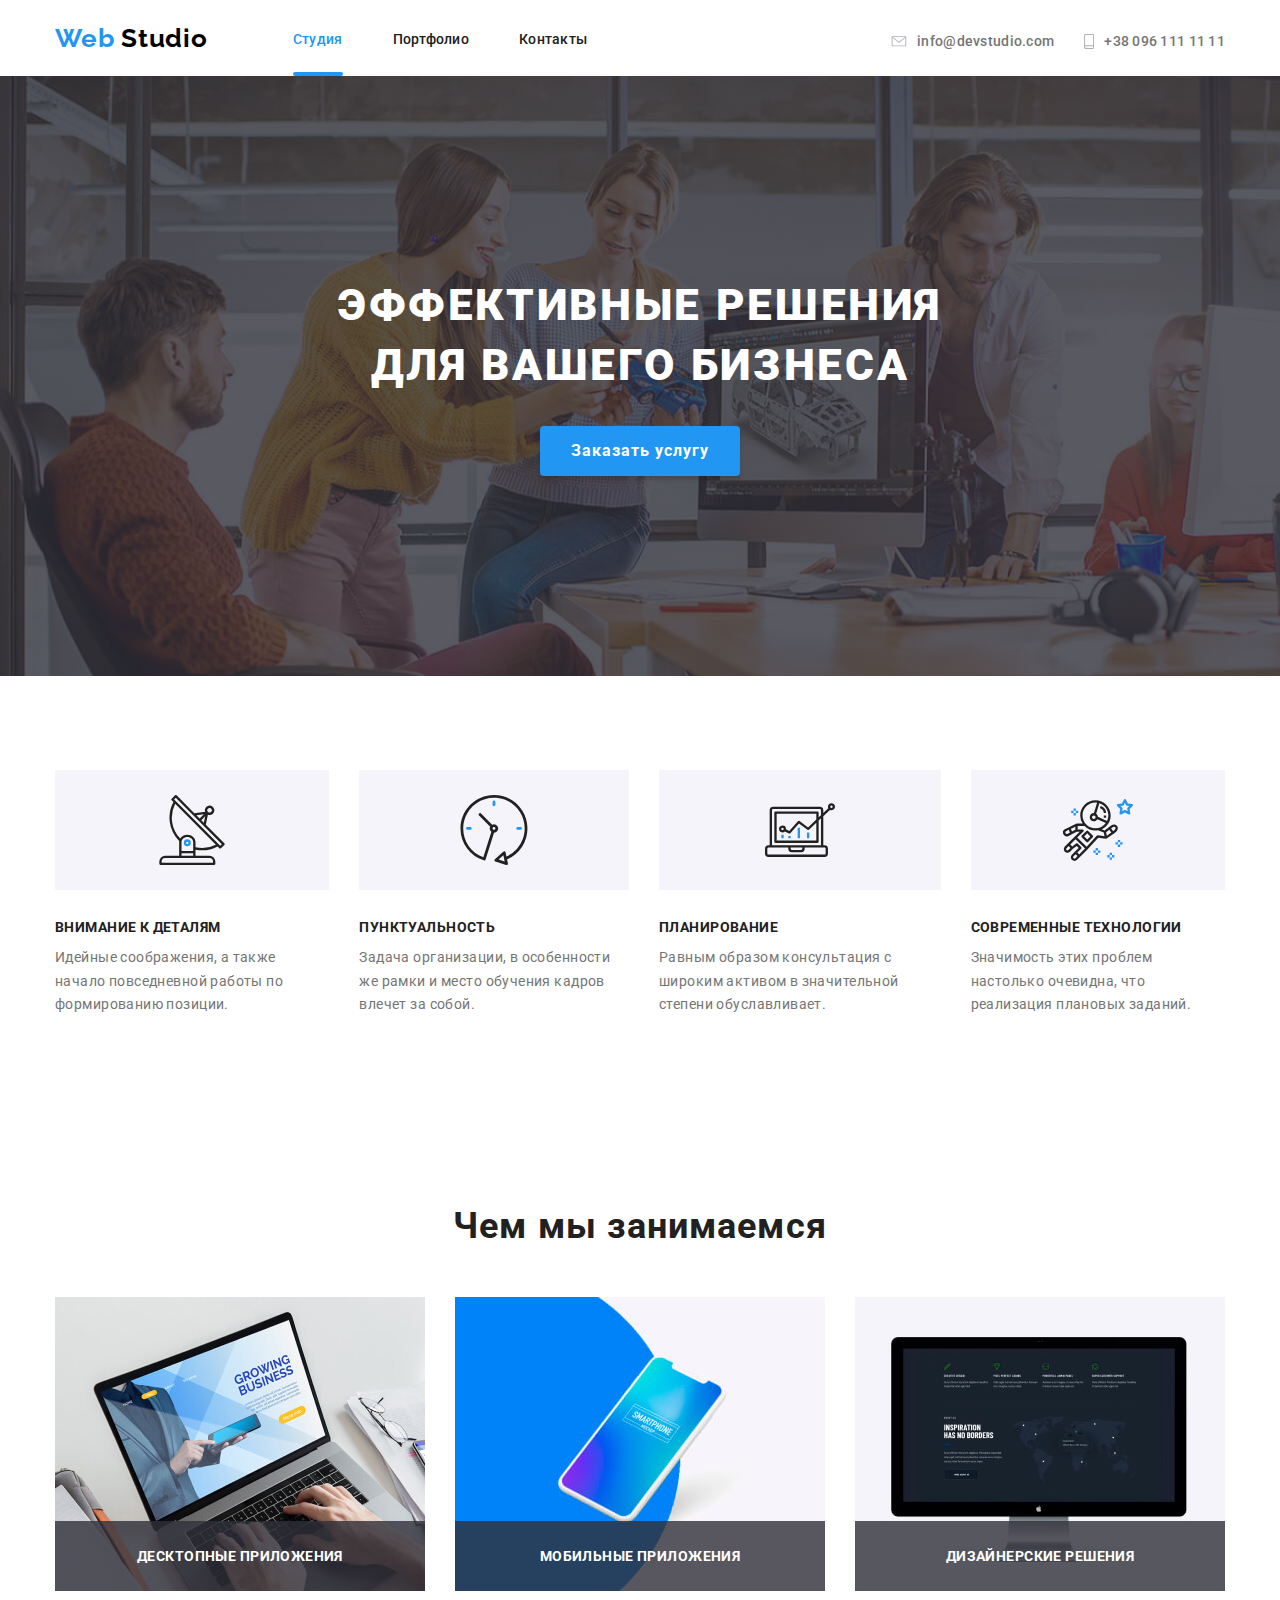
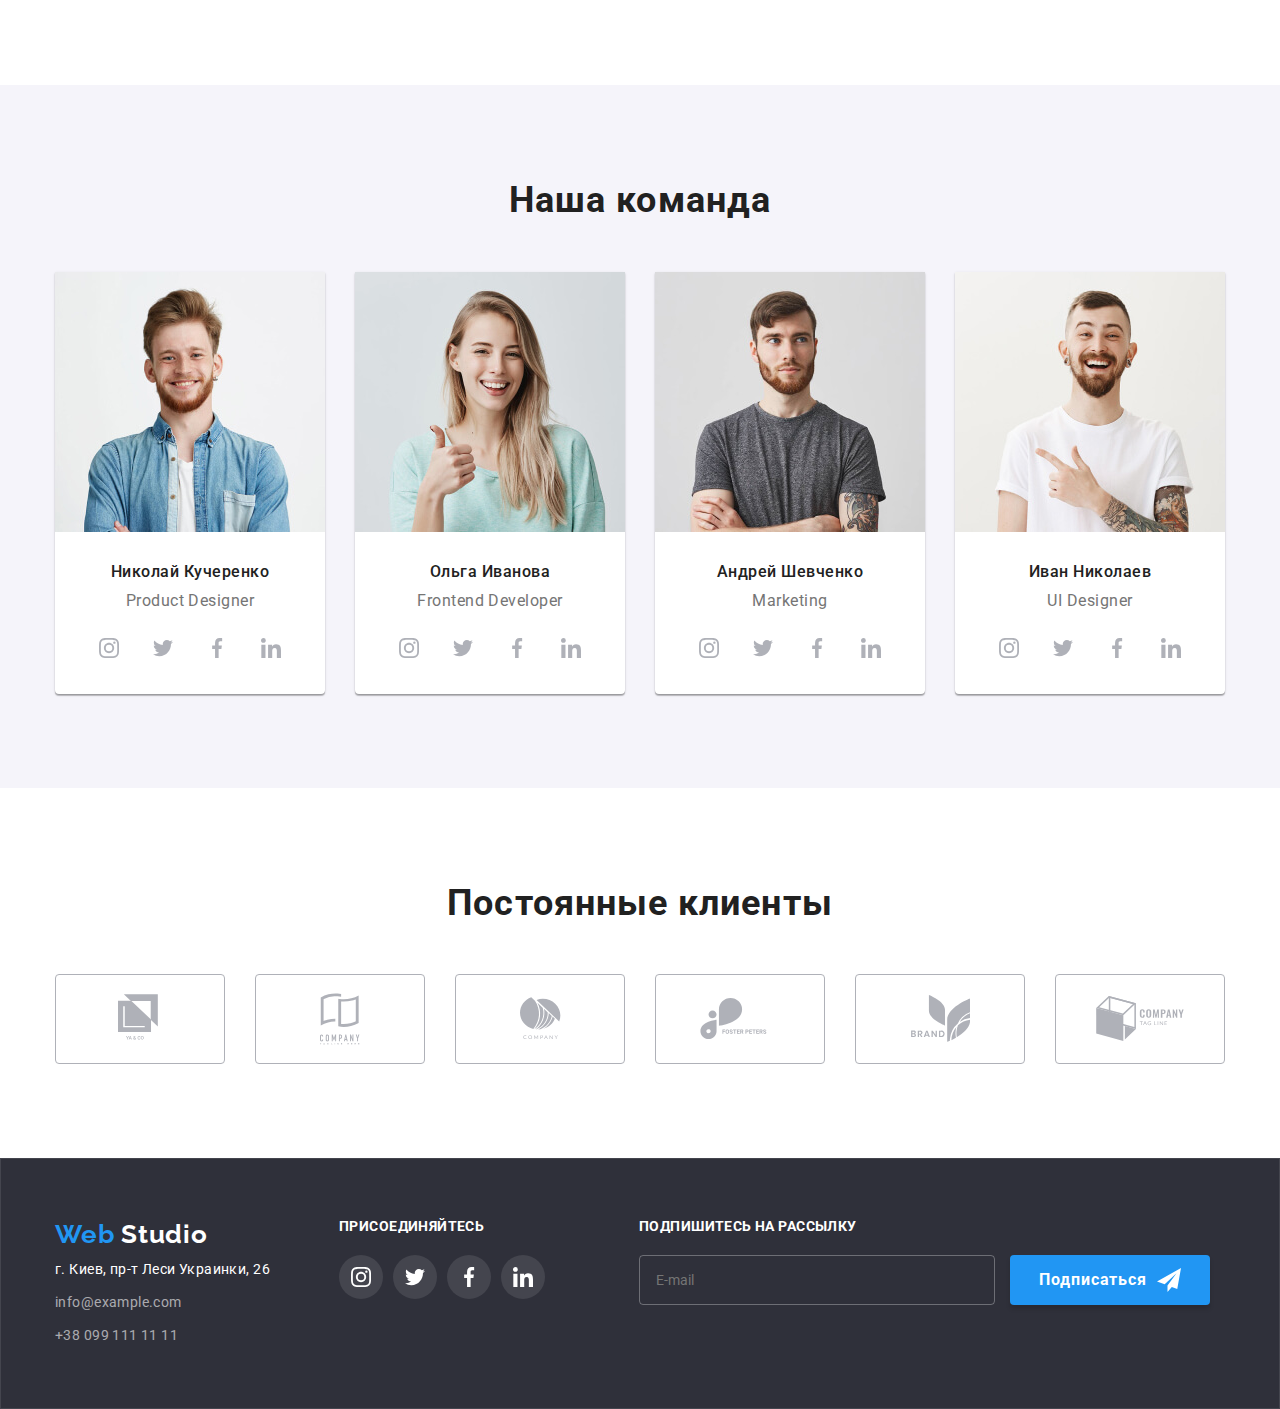
==== commit ab65039b: "ДЗ - 6" ====
--- a/index.html
+++ b/index.html
@@ -554,9 +554,6 @@
           </svg>
         </button>
         <div class="modal-form-input-wrapper">
-          <svg class="modal-icon-svg" width="18px" height="18px">
-            <use href="./images/sprite.svg#modal-person"></use>
-          </svg>
           <input
             type="text"
             name="user-name"
@@ -567,12 +564,12 @@
             minlength="2"
           />
           <label for="user-modal-name" class="modal-form-label">Имя</label>
+          <svg class="modal-icon-svg" width="18px" height="18px">
+            <use href="./images/sprite.svg#modal-person"></use>
+          </svg>
         </div>
 
         <div class="modal-form-input-wrapper">
-          <svg class="modal-icon-svg" width="18px" height="18px">
-            <use href="./images/sprite.svg#modal-phone"></use>
-          </svg>
           <input
             type="tel"
             name="user-tel"
@@ -583,12 +580,12 @@
             minlength="10"
           />
           <label for="user-modal-tel" class="modal-form-label">Телефон</label>
+          <svg class="modal-icon-svg" width="18px" height="18px">
+            <use href="./images/sprite.svg#modal-phone"></use>
+          </svg>
         </div>
 
         <div class="modal-form-input-wrapper">
-          <svg class="modal-icon-svg" width="18px" height="18px">
-            <use href="./images/sprite.svg#modal-email"></use>
-          </svg>
           <input
             type="email"
             name="user-mail"
@@ -598,6 +595,9 @@
             required
           />
           <label for="user-modal-mail" class="modal-form-label">Почта</label>
+          <svg class="modal-icon-svg" width="18px" height="18px">
+            <use href="./images/sprite.svg#modal-email"></use>
+          </svg>
         </div>
 
         <textarea
@@ -613,7 +613,7 @@
             class="modal-form-checkbox"
           />
           <span class="modal-form-custom-checkbox">
-            <svg class="modal-checkbox-svg" width="18px" height="18px">
+            <svg class="modal-checkbox-svg" width="13" height="13">
               <use href="./images/sprite.svg#modal-vector"></use>
             </svg>
           </span>
--- a/css/styles.css
+++ b/css/styles.css
@@ -730,7 +730,7 @@
 }
 
 .footer-section {
-  margin-right: 85px;
+  margin-right: 69px;
 }
 
 .footer-links-list li:not(:last-child) {
@@ -769,7 +769,7 @@
 }
 
 .form-mail-btn {
-  position: absolute;
+  display: inline-flex;
   width: 200px;
   height: 50px;
   font-weight: 700;
@@ -778,6 +778,7 @@
   /* identical to box height, or 187% */
   align-items: center;
   text-align: center;
+  justify-content: center;
   letter-spacing: 0.06em;
   color: var(--secondary-text-color);
   background-color: var(--accent-color);
@@ -785,16 +786,12 @@
   border-radius: 4px;
   border: none;
   margin: auto;
-  padding-top: 10px;
-  padding-bottom: 10px;
+  padding: 10px 28px;
 }
 
 .mail-btn-svg {
   fill: var(--secondary-text-color);
-  margin-left: auto;
-  margin-right: auto;
-  align-items: center;
-  transform: translate(50%);
+  margin-left: 10px;
 }
 
 /* МОДАЛЬНОЕ ОКНО */
@@ -822,6 +819,32 @@
     0px 2px 1px rgba(0, 0, 0, 0.2);
   border-radius: 4px;
   padding: 40px;
+}
+
+.modal-close-btn {
+  position: absolute;
+  top: 8px;
+  right: 8px;
+  display: inline-block;
+  width: 30px;
+  height: 30px;
+  cursor: pointer;
+  border-radius: 50%;
+  background-color: transparent;
+  border: 1px solid rgba(0, 0, 0, 0.1);
+  transition: border-color 250ms cubic-bezier(0.4, 0, 0.2, 1);
+}
+
+.modal-close-btn:hover,
+.modal-close-btn:focus {
+  border-color: var(--accent-color);
+  fill: var(--accent-color);
+}
+
+.modal-close-svg {
+  position: absolute;
+  transform: translate(-50%, -50%);
+  transition: fill 250ms cubic-bezier(0.4, 0, 0.2, 1);
 }
 
 .modal-form-title {
@@ -855,6 +878,16 @@
   color: var(--primary-text-color);
   border: 1px solid rgba(33, 33, 33, 0.2);
   border-radius: 4px;
+}
+
+.modal-icon-svg {
+  position: absolute;
+  transform: translate(50%, -150%);
+  transition: fill 250ms cubic-bezier(0.4, 0, 0.2, 1);
+}
+.modal-form-input:focus ~ .modal-icon-svg,
+.modal-form-input:not(:placeholder-shown) ~ .modal-icon-svg {
+  fill: var(--accent-color);
 }
 
 .modal-form-input:focus,
@@ -914,6 +947,7 @@
 .modal-form-option-label {
   display: flex;
   align-items: center;
+  justify-content: center;
   margin-bottom: 30px;
   cursor: pointer;
 }
@@ -933,14 +967,19 @@
   display: inline-block;
   width: 16px;
   height: 16px;
-  outline: 1px solid var(--title-text-color);
+  border: 2px solid var(--title-text-color);
+  border-radius: 3px;
   margin-right: 10px;
   transition: background-color 250ms cubic-bezier(0.4, 0, 0.2, 1);
 }
 
 .modal-form-checkbox:checked + .modal-form-custom-checkbox {
   background-color: var(--accent-color);
-  outline-color: var(--accent-color);
+  border-color: var(--accent-color);
+}
+
+.modal-checkbox-svg {
+  fill: var(--secondary-text-color);
 }
 
 .modal-form-btn {
@@ -970,44 +1009,3 @@
   visibility: hidden;
   pointer-events: none;
 }
-
-.modal-close-btn {
-  position: absolute;
-  top: 8px;
-  right: 8px;
-  display: inline-block;
-  width: 30px;
-  height: 30px;
-  cursor: pointer;
-  border-radius: 50%;
-  background-color: transparent;
-  border: 1px solid rgba(0, 0, 0, 0.1);
-  transition: border-color 250ms cubic-bezier(0.4, 0, 0.2, 1);
-}
-
-.modal-close-btn:hover,
-.modal-close-btn:focus {
-  border-color: var(--accent-color);
-  fill: var(--accent-color);
-}
-
-.modal-close-svg {
-  position: absolute;
-  transform: translate(-50%, -50%);
-  transition: fill 250ms cubic-bezier(0.4, 0, 0.2, 1);
-}
-
-.modal-icon-svg {
-  position: absolute;
-  transform: translate(50%, 50%);
-  transition: fill 250ms cubic-bezier(0.4, 0, 0.2, 1);
-}
-
-.modal-form-input-wrapper:focus .modal-icon-svg {
-  fill: var(--accent-color);
-  color: var(--accent-color);
-}
-
-.modal-checkbox-svg {
-  transition: fill 250ms cubic-bezier(0.4, 0, 0.2, 1);
-}
